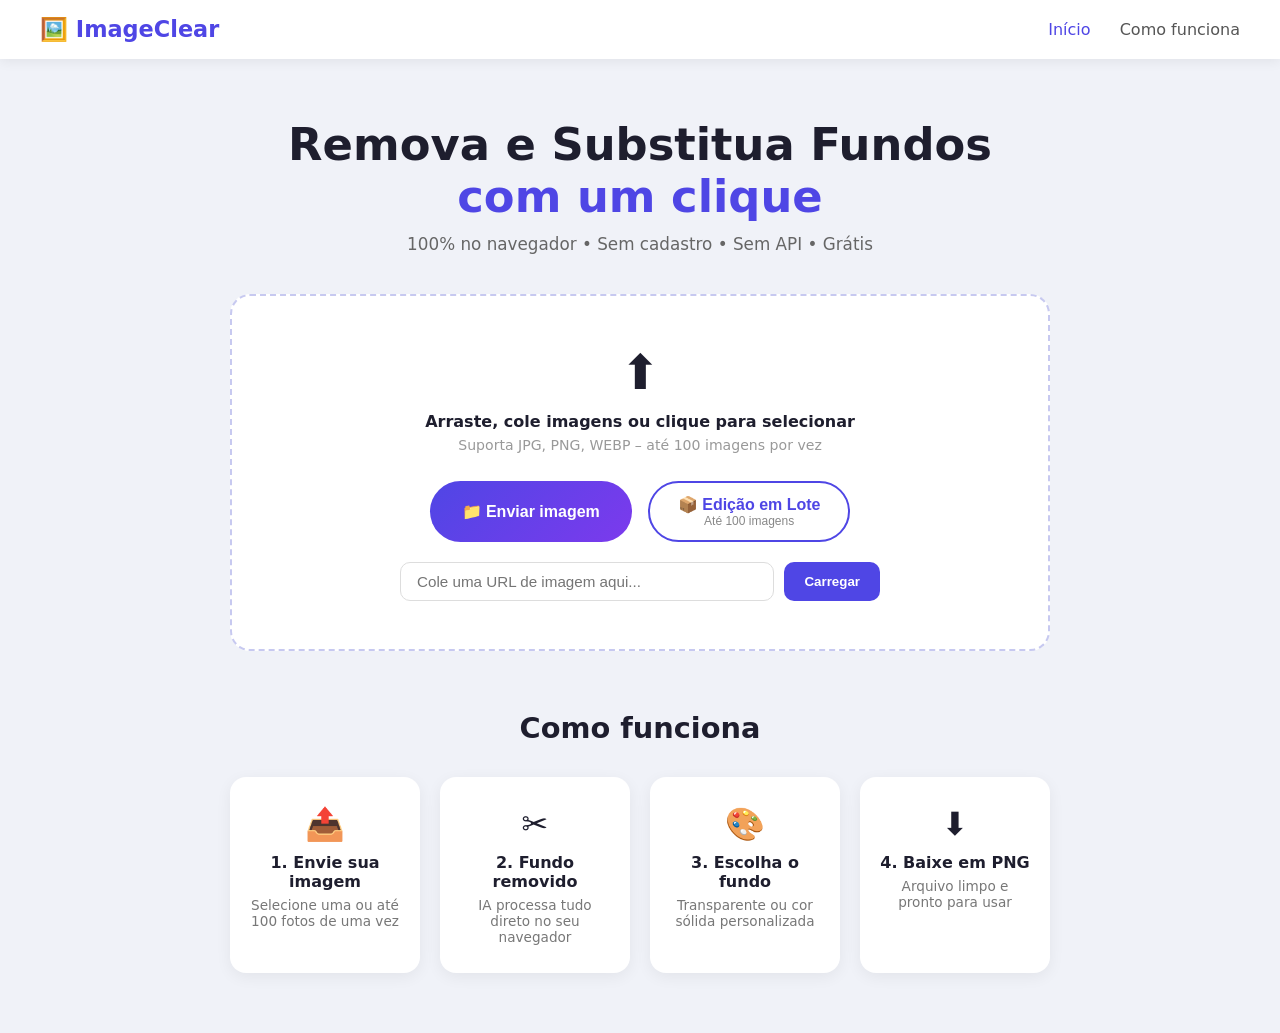
==== index.html @ 4d0af5a3 "Subindo projeto" ====
<!DOCTYPE html>
<html lang="pt-BR">
<head>
  <meta charset="UTF-8" />
  <meta name="viewport" content="width=device-width, initial-scale=1.0"/>
  <title>ImageClear – Remova e Edite Fundos</title>
  <link rel="stylesheet" href="src/css/style.css" />
</head>
<body>
  <header>
    <div class="logo">🖼️ ImageClear</div>
    <nav>
      <a href="index.html" class="active">Início</a>
      <a href="#como-funciona">Como funciona</a>
    </nav>
  </header>

  <main class="hero">
    <h1>Remova e Substitua Fundos <span>com um clique</span></h1>
    <p class="subtitle">100% no navegador • Sem cadastro • Sem API • Grátis</p>

    <div class="upload-area" id="uploadArea">
      <div class="upload-icon">⬆️</div>
      <p><strong>Arraste, cole imagens ou clique para selecionar</strong></p>
      <p class="upload-sub">Suporta JPG, PNG, WEBP – até 100 imagens por vez</p>
      <input type="file" id="fileInput" accept="image/*" multiple hidden />
      <div class="upload-buttons">
        <button class="btn-primary" onclick="document.getElementById('fileInput').click()">📁 Enviar imagem</button>
        <button class="btn-secondary" onclick="document.getElementById('fileInput').click()">📦 Edição em Lote <small>Até 100 imagens</small></button>
      </div>
      <div class="url-row">
        <input type="text" id="urlInput" placeholder="Cole uma URL de imagem aqui..." />
        <button class="btn-url" onclick="loadFromUrl()">Carregar</button>
      </div>
    </div>

    <div class="before-after-section">
      <h2 id="como-funciona">Como funciona</h2>
      <div class="steps">
        <div class="step"><div class="step-icon">📤</div><h3>1. Envie sua imagem</h3><p>Selecione uma ou até 100 fotos de uma vez</p></div>
        <div class="step"><div class="step-icon">✂️</div><h3>2. Fundo removido</h3><p>IA processa tudo direto no seu navegador</p></div>
        <div class="step"><div class="step-icon">🎨</div><h3>3. Escolha o fundo</h3><p>Transparente ou cor sólida personalizada</p></div>
        <div class="step"><div class="step-icon">⬇️</div><h3>4. Baixe em PNG</h3><p>Arquivo limpo e pronto para usar</p></div>
      </div>
    </div>
  </main>

  <script src="src/js/app.js"></script>
</body>
</html>
---- src/css/style.css ----
*, *::before, *::after { box-sizing:border-box; margin:0; padding:0; }
body { font-family:"Segoe UI",system-ui,sans-serif; background:#f0f2f8; color:#1e1e2e; min-height:100vh; }

header { display:flex; align-items:center; justify-content:space-between; padding:16px 40px; background:#fff; box-shadow:0 2px 12px rgba(0,0,0,.07); position:sticky; top:0; z-index:100; }
.logo { font-size:1.4rem; font-weight:800; color:#4f46e5; }
nav a { text-decoration:none; color:#555; margin-left:24px; font-weight:500; transition:color .2s; }
nav a:hover, nav a.active { color:#4f46e5; }

.hero { max-width:860px; margin:60px auto; padding:0 20px; text-align:center; }
.hero h1 { font-size:2.8rem; font-weight:900; line-height:1.15; }
.hero h1 span { color:#4f46e5; }
.subtitle { margin-top:12px; color:#666; font-size:1.05rem; }

.upload-area { margin:40px auto; background:#fff; border:2.5px dashed #c7c9f0; border-radius:20px; padding:48px 32px; transition:border-color .25s,box-shadow .25s; }
.upload-area:hover,.upload-area.drag-over { border-color:#4f46e5; box-shadow:0 0 0 6px rgba(79,70,229,.08); }
.upload-icon { font-size:3rem; margin-bottom:12px; }
.upload-sub { color:#999; font-size:.88rem; margin-top:6px; }
.upload-buttons { display:flex; gap:16px; justify-content:center; margin-top:28px; flex-wrap:wrap; }
.btn-primary { background:linear-gradient(135deg,#4f46e5,#7c3aed); color:#fff; border:none; padding:14px 32px; border-radius:50px; font-size:1rem; font-weight:700; cursor:pointer; transition:transform .15s,box-shadow .15s; }
.btn-primary:hover { transform:translateY(-2px); box-shadow:0 8px 20px rgba(79,70,229,.35); }
.btn-secondary { background:#fff; color:#4f46e5; border:2px solid #4f46e5; padding:12px 28px; border-radius:50px; font-size:1rem; font-weight:700; cursor:pointer; display:flex; flex-direction:column; align-items:center; }
.btn-secondary small { font-size:.75rem; color:#888; font-weight:400; }
.url-row { display:flex; gap:10px; margin-top:20px; max-width:480px; margin-left:auto; margin-right:auto; }
.url-row input { flex:1; padding:10px 16px; border:1.5px solid #ddd; border-radius:10px; font-size:.95rem; outline:none; }
.url-row input:focus { border-color:#4f46e5; }
.btn-url { background:#4f46e5; color:#fff; border:none; padding:10px 20px; border-radius:10px; font-weight:600; cursor:pointer; }

.before-after-section { margin-top:60px; }
.before-after-section h2 { font-size:1.8rem; margin-bottom:32px; }
.steps { display:grid; grid-template-columns:repeat(auto-fit,minmax(160px,1fr)); gap:20px; }
.step { background:#fff; border-radius:16px; padding:28px 20px; box-shadow:0 4px 16px rgba(0,0,0,.06); transition:transform .2s; }
.step:hover { transform:translateY(-4px); }
.step-icon { font-size:2rem; margin-bottom:10px; }
.step h3 { font-size:1rem; }
.step p { font-size:.85rem; color:#777; margin-top:6px; }

/* EDITOR */
.editor-layout { display:grid; grid-template-columns:280px 1fr 180px; min-height:calc(100vh - 65px); }
.controls-panel,.batch-panel { background:#fff; padding:20px; overflow-y:auto; border-right:1px solid #eee; max-height:calc(100vh - 65px); }
.batch-panel { border-right:none; border-left:1px solid #eee; }
.panel-section { margin-bottom:22px; padding-bottom:18px; border-bottom:1px solid #f0f0f0; }
.panel-section:last-child { border-bottom:none; }
.panel-section h3 { font-size:.8rem; color:#4f46e5; font-weight:700; margin-bottom:12px; text-transform:uppercase; letter-spacing:.5px; }

.usage-type-grid { display:grid; grid-template-columns:1fr 1fr; gap:8px; }
.usage-btn { background:#f5f5ff; border:2px solid transparent; border-radius:10px; padding:10px 8px; cursor:pointer; font-size:.82rem; font-weight:600; color:#444; display:flex; flex-direction:column; align-items:center; gap:4px; transition:all .2s; }
.usage-btn span { font-size:1.3rem; }
.usage-btn.active { border-color:#4f46e5; background:#ededff; color:#4f46e5; }
.usage-hint { font-size:.74rem; color:#888; margin-top:8px; line-height:1.4; }
.tip-text { font-size:.74rem; color:#aaa; margin-top:8px; }

.bg-options { display:grid; grid-template-columns:1fr 1fr; gap:8px; }
.bg-btn { background:#fafafa; border:2px solid #eee; border-radius:10px; padding:10px 6px; cursor:pointer; font-size:.82rem; display:flex; flex-direction:column; align-items:center; gap:6px; transition:border-color .2s; }
.bg-btn.active { border-color:#4f46e5; }
.checker-thumb,.color-thumb { width:36px; height:36px; border-radius:6px; }
.checker-thumb { background-image:linear-gradient(45deg,#ccc 25%,transparent 25%),linear-gradient(-45deg,#ccc 25%,transparent 25%),linear-gradient(45deg,transparent 75%,#ccc 75%),linear-gradient(-45deg,transparent 75%,#ccc 75%); background-size:10px 10px; background-position:0 0,0 5px,5px -5px,-5px 0; background-color:#fff; }

.slider-row { margin-bottom:13px; }
.slider-row label { font-size:.82rem; color:#555; display:flex; justify-content:space-between; margin-bottom:5px; font-weight:600; }
.slider-row input[type=range] { width:100%; accent-color:#4f46e5; cursor:pointer; }

.btn-auto { width:100%; background:linear-gradient(135deg,#4f46e5,#7c3aed); color:#fff; border:none; padding:12px; border-radius:10px; font-weight:700; cursor:pointer; font-size:.88rem; }
.btn-reset { width:100%; background:#f5f5f5; color:#555; border:none; padding:9px; border-radius:10px; font-weight:600; cursor:pointer; margin-top:8px; font-size:.82rem; }
.btn-reprocess { background:#f59e0b!important; color:#fff!important; border-color:#f59e0b!important; }
.btn-download { width:100%; background:#22c55e; color:#fff; border:none; padding:14px; border-radius:12px; font-size:1rem; font-weight:700; cursor:pointer; }
.btn-download-all { width:100%; background:#0ea5e9; color:#fff; border:none; padding:12px; border-radius:12px; font-size:.9rem; font-weight:700; cursor:pointer; margin-top:10px; }

.editor-center { display:flex; flex-direction:column; align-items:center; padding:24px; background:#e8eaf0; }
.preview-toolbar { display:flex; justify-content:space-between; align-items:center; width:100%; max-width:680px; margin-bottom:12px; font-size:.9rem; color:#555; }
.preview-nav button { background:#fff; border:1px solid #ddd; padding:6px 14px; border-radius:8px; cursor:pointer; font-size:1.1rem; margin-left:6px; }

.canvas-wrapper { position:relative; border-radius:16px; overflow:hidden; box-shadow:0 12px 40px rgba(0,0,0,.15); max-width:680px; width:100%; aspect-ratio:4/3; background:repeating-conic-gradient(#c0c0c0 0% 25%,#fff 0% 50%) 0 0/20px 20px; cursor:grab; }
.canvas-wrapper:active { cursor:grabbing; }
.ba-canvas { position:absolute; top:0; left:0; width:100%; height:100%; pointer-events:none; }
.after-canvas { clip-path:inset(0 50% 0 0); }

.ba-slider { position:absolute; top:0; left:50%; transform:translateX(-50%); width:4px; height:100%; background:#fff; cursor:ew-resize; z-index:20; }
.ba-handle { position:absolute; top:50%; left:50%; transform:translate(-50%,-50%); background:#fff; border-radius:50%; width:42px; height:42px; display:flex; align-items:center; justify-content:center; font-size:.8rem; color:#4f46e5; box-shadow:0 2px 12px rgba(0,0,0,.25); }
.ba-label { position:absolute; bottom:12px; background:rgba(0,0,0,.55); color:#fff; font-size:.8rem; padding:4px 10px; border-radius:20px; pointer-events:none; z-index:15; }
.ba-label-left { left:12px; }
.ba-label-right { right:12px; }

.profile-mask { position:absolute; inset:0; z-index:18; pointer-events:none; }
.profile-mask-circle { position:absolute; top:50%; left:50%; transform:translate(-50%,-50%); width:75%; aspect-ratio:1/1; border-radius:50%; box-shadow:0 0 0 9999px rgba(20,20,40,.65); border:3px solid rgba(255,255,255,.4); }

.canvas-actions { display:flex; gap:10px; margin-top:14px; flex-wrap:wrap; justify-content:center; }
.canvas-actions button { background:#fff; border:1.5px solid #ddd; padding:8px 18px; border-radius:20px; font-size:.83rem; cursor:pointer; font-weight:600; transition:border-color .2s,color .2s; }
.canvas-actions button:hover { border-color:#4f46e5; color:#4f46e5; }

.batch-list { display:flex; flex-direction:column; gap:10px; margin-top:8px; }
.batch-item { border:2px solid transparent; border-radius:10px; overflow:hidden; cursor:pointer; transition:border-color .2s; position:relative; }
.batch-item.active { border-color:#4f46e5; }
.batch-item img { width:100%; height:80px; object-fit:cover; display:block; }
.batch-status { position:absolute; bottom:4px; right:4px; background:rgba(0,0,0,.6); color:#fff; font-size:.7rem; padding:2px 7px; border-radius:8px; }
.batch-status.done { background:#22c55e; }
.batch-status.processing { background:#f59e0b; }

.loading-overlay { display:none; position:fixed; inset:0; background:rgba(0,0,0,.6); z-index:999; align-items:center; justify-content:center; }
.loading-overlay.active { display:flex; }
.loading-box { background:#fff; border-radius:20px; padding:40px 52px; text-align:center; min-width:300px; }
.loading-box p { margin-top:4px; font-size:.95rem; color:#333; font-weight:600; }
.loading-sub { color:#888!important; font-size:.8rem!important; font-weight:400!important; margin-top:4px!important; }
.spinner { width:52px; height:52px; border:5px solid #e0e0f0; border-top-color:#4f46e5; border-radius:50%; animation:spin .8s linear infinite; margin:0 auto 16px; }
@keyframes spin { to { transform:rotate(360deg); } }
.progress-bar { width:220px; height:8px; background:#eee; border-radius:10px; margin:14px auto 0; overflow:hidden; }
#progressFill { height:100%; background:linear-gradient(135deg,#4f46e5,#7c3aed); width:0%; transition:width .4s; border-radius:10px; }

@media (max-width:900px) { .editor-layout { grid-template-columns:1fr; } .batch-panel { display:none; } .controls-panel { max-height:none; } }
@media (max-width:600px) { .hero h1 { font-size:2rem; } header { padding:12px 20px; } }
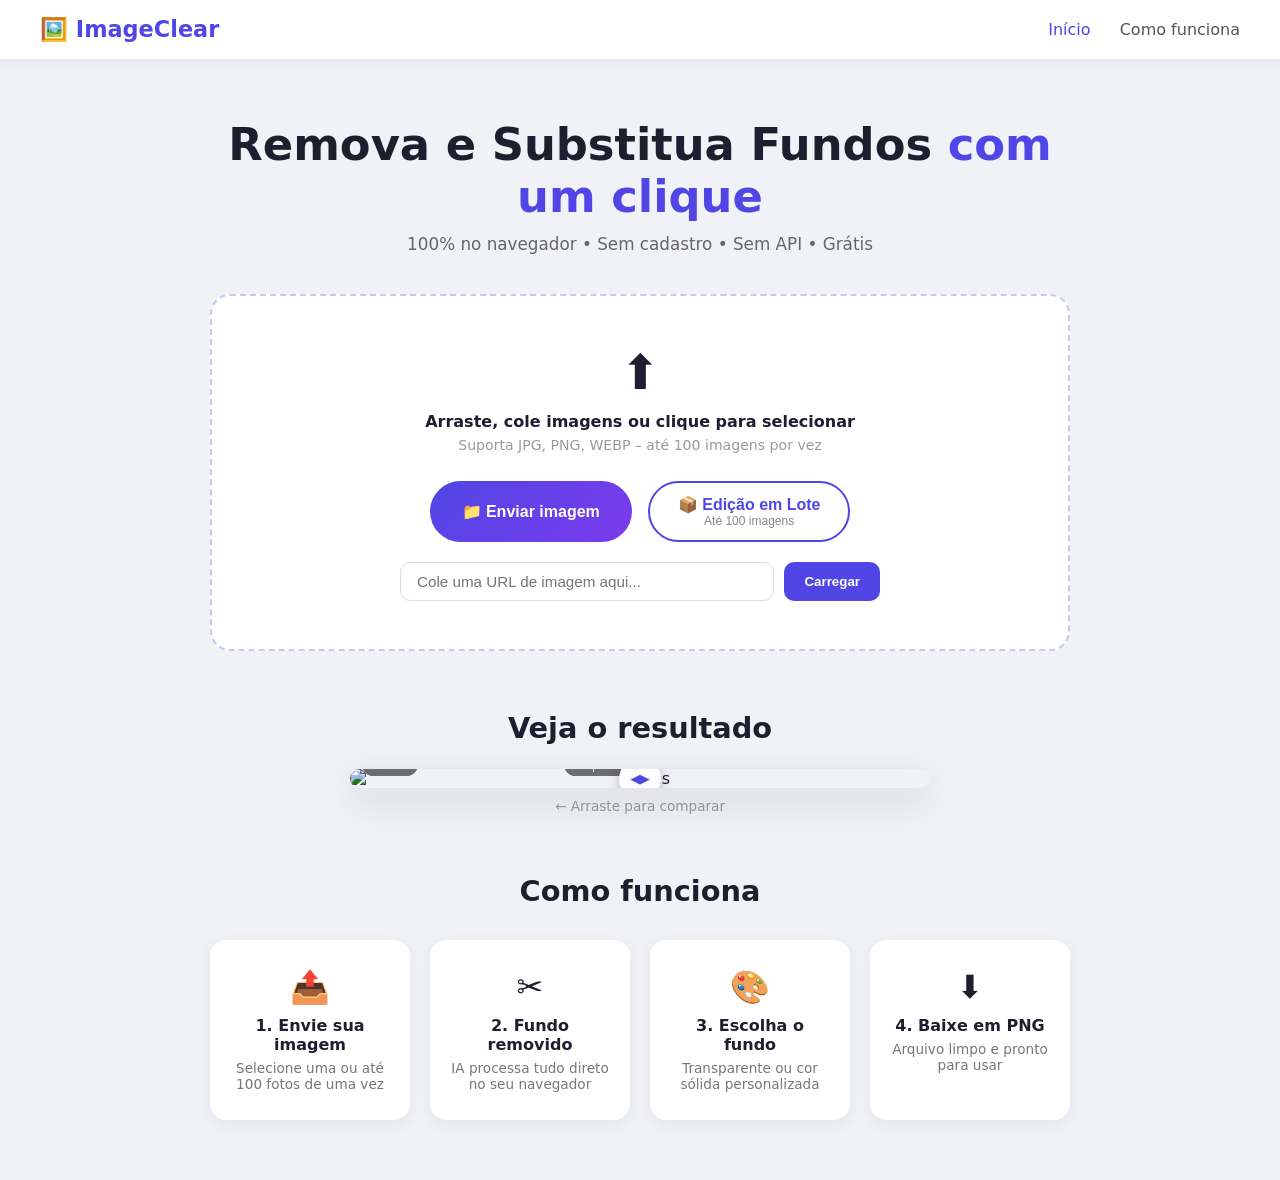
==== commit f4ef300f: "Correção da conversão" ====
--- a/index.html
+++ b/index.html
@@ -34,8 +34,29 @@
       </div>
     </div>
 
-    <div class="before-after-section">
-      <h2 id="como-funciona">Como funciona</h2>
+    <!-- DEMONSTRAÇÃO ANTES/DEPOIS (só visual, na página inicial) -->
+    <div class="demo-section" id="como-funciona">
+      <h2>Veja o resultado</h2>
+      <div class="demo-ba-wrapper">
+        <div class="demo-ba-container" id="demoContainer">
+          <div class="demo-before">
+            <img src="https://images.unsplash.com/photo-1534528741775-53994a69daeb?w=600&q=80" alt="antes" id="demoImg" />
+            <span class="ba-label ba-label-left">Antes</span>
+          </div>
+          <div class="demo-after" id="demoAfter">
+            <img src="https://images.unsplash.com/photo-1534528741775-53994a69daeb?w=600&q=80" alt="depois" style="mix-blend-mode:multiply" />
+            <span class="ba-label ba-label-right">Depois</span>
+          </div>
+          <div class="demo-slider" id="demoSlider">
+            <div class="ba-handle"><span>◀</span><span>▶</span></div>
+          </div>
+        </div>
+        <p class="demo-hint">← Arraste para comparar</p>
+      </div>
+    </div>
+
+    <div class="steps-section">
+      <h2>Como funciona</h2>
       <div class="steps">
         <div class="step"><div class="step-icon">📤</div><h3>1. Envie sua imagem</h3><p>Selecione uma ou até 100 fotos de uma vez</p></div>
         <div class="step"><div class="step-icon">✂️</div><h3>2. Fundo removido</h3><p>IA processa tudo direto no seu navegador</p></div>
--- a/src/css/style.css
+++ b/src/css/style.css
@@ -6,12 +6,14 @@
 nav a { text-decoration:none; color:#555; margin-left:24px; font-weight:500; transition:color .2s; }
 nav a:hover, nav a.active { color:#4f46e5; }
 
-.hero { max-width:860px; margin:60px auto; padding:0 20px; text-align:center; }
+/* HERO */
+.hero { max-width:900px; margin:60px auto; padding:0 20px; text-align:center; }
 .hero h1 { font-size:2.8rem; font-weight:900; line-height:1.15; }
 .hero h1 span { color:#4f46e5; }
 .subtitle { margin-top:12px; color:#666; font-size:1.05rem; }
 
-.upload-area { margin:40px auto; background:#fff; border:2.5px dashed #c7c9f0; border-radius:20px; padding:48px 32px; transition:border-color .25s,box-shadow .25s; }
+/* UPLOAD */
+.upload-area { margin:40px auto; background:#fff; border:2.5px dashed #c7c9f0; border-radius:20px; padding:48px 32px; transition:border-color .25s,box-shadow .25s; cursor:pointer; }
 .upload-area:hover,.upload-area.drag-over { border-color:#4f46e5; box-shadow:0 0 0 6px rgba(79,70,229,.08); }
 .upload-icon { font-size:3rem; margin-bottom:12px; }
 .upload-sub { color:#999; font-size:.88rem; margin-top:6px; }
@@ -25,8 +27,25 @@
 .url-row input:focus { border-color:#4f46e5; }
 .btn-url { background:#4f46e5; color:#fff; border:none; padding:10px 20px; border-radius:10px; font-weight:600; cursor:pointer; }
 
-.before-after-section { margin-top:60px; }
-.before-after-section h2 { font-size:1.8rem; margin-bottom:32px; }
+/* DEMO ANTES/DEPOIS (página inicial) */
+.demo-section { margin-top:60px; }
+.demo-section h2 { font-size:1.8rem; margin-bottom:24px; }
+.demo-ba-wrapper { max-width:580px; margin:0 auto; }
+.demo-ba-container { position:relative; border-radius:16px; overflow:hidden; box-shadow:0 12px 40px rgba(0,0,0,.15); user-select:none; }
+.demo-before { position:relative; width:100%; }
+.demo-before img { width:100%; display:block; border-radius:16px; }
+.demo-after { position:absolute; top:0; left:0; width:50%; height:100%; overflow:hidden; }
+.demo-after img { width:200%; max-width:none; display:block; }
+.demo-slider { position:absolute; top:0; left:50%; transform:translateX(-50%); width:4px; height:100%; background:#fff; cursor:ew-resize; z-index:10; }
+.ba-handle { position:absolute; top:50%; left:50%; transform:translate(-50%,-50%); background:#fff; border-radius:50%; width:42px; height:42px; display:flex; align-items:center; justify-content:center; font-size:.8rem; color:#4f46e5; box-shadow:0 2px 12px rgba(0,0,0,.25); }
+.ba-label { position:absolute; bottom:12px; background:rgba(0,0,0,.55); color:#fff; font-size:.8rem; padding:4px 10px; border-radius:20px; pointer-events:none; }
+.ba-label-left { left:12px; }
+.ba-label-right { right:12px; }
+.demo-hint { margin-top:10px; color:#999; font-size:.85rem; }
+
+/* STEPS */
+.steps-section { margin-top:60px; }
+.steps-section h2 { font-size:1.8rem; margin-bottom:32px; }
 .steps { display:grid; grid-template-columns:repeat(auto-fit,minmax(160px,1fr)); gap:20px; }
 .step { background:#fff; border-radius:16px; padding:28px 20px; box-shadow:0 4px 16px rgba(0,0,0,.06); transition:transform .2s; }
 .step:hover { transform:translateY(-4px); }
@@ -34,7 +53,7 @@
 .step h3 { font-size:1rem; }
 .step p { font-size:.85rem; color:#777; margin-top:6px; }
 
-/* EDITOR */
+/* ===== EDITOR ===== */
 .editor-layout { display:grid; grid-template-columns:280px 1fr 180px; min-height:calc(100vh - 65px); }
 .controls-panel,.batch-panel { background:#fff; padding:20px; overflow-y:auto; border-right:1px solid #eee; max-height:calc(100vh - 65px); }
 .batch-panel { border-right:none; border-left:1px solid #eee; }
@@ -61,7 +80,8 @@
 
 .btn-auto { width:100%; background:linear-gradient(135deg,#4f46e5,#7c3aed); color:#fff; border:none; padding:12px; border-radius:10px; font-weight:700; cursor:pointer; font-size:.88rem; }
 .btn-reset { width:100%; background:#f5f5f5; color:#555; border:none; padding:9px; border-radius:10px; font-weight:600; cursor:pointer; margin-top:8px; font-size:.82rem; }
-.btn-reprocess { background:#f59e0b!important; color:#fff!important; border-color:#f59e0b!important; }
+.btn-reprocess { background:#f59e0b; color:#fff; border:2px solid #f59e0b; }
+.btn-reprocess:hover { background:#e08c00; }
 .btn-download { width:100%; background:#22c55e; color:#fff; border:none; padding:14px; border-radius:12px; font-size:1rem; font-weight:700; cursor:pointer; }
 .btn-download-all { width:100%; background:#0ea5e9; color:#fff; border:none; padding:12px; border-radius:12px; font-size:.9rem; font-weight:700; cursor:pointer; margin-top:10px; }
 
@@ -69,23 +89,21 @@
 .preview-toolbar { display:flex; justify-content:space-between; align-items:center; width:100%; max-width:680px; margin-bottom:12px; font-size:.9rem; color:#555; }
 .preview-nav button { background:#fff; border:1px solid #ddd; padding:6px 14px; border-radius:8px; cursor:pointer; font-size:1.1rem; margin-left:6px; }
 
+/* CANVAS - editor simples sem slider */
 .canvas-wrapper { position:relative; border-radius:16px; overflow:hidden; box-shadow:0 12px 40px rgba(0,0,0,.15); max-width:680px; width:100%; aspect-ratio:4/3; background:repeating-conic-gradient(#c0c0c0 0% 25%,#fff 0% 50%) 0 0/20px 20px; cursor:grab; }
 .canvas-wrapper:active { cursor:grabbing; }
-.ba-canvas { position:absolute; top:0; left:0; width:100%; height:100%; pointer-events:none; }
-.after-canvas { clip-path:inset(0 50% 0 0); }
+#mainCanvas { position:absolute; top:0; left:0; width:100%; height:100%; }
 
-.ba-slider { position:absolute; top:0; left:50%; transform:translateX(-50%); width:4px; height:100%; background:#fff; cursor:ew-resize; z-index:20; }
-.ba-handle { position:absolute; top:50%; left:50%; transform:translate(-50%,-50%); background:#fff; border-radius:50%; width:42px; height:42px; display:flex; align-items:center; justify-content:center; font-size:.8rem; color:#4f46e5; box-shadow:0 2px 12px rgba(0,0,0,.25); }
-.ba-label { position:absolute; bottom:12px; background:rgba(0,0,0,.55); color:#fff; font-size:.8rem; padding:4px 10px; border-radius:20px; pointer-events:none; z-index:15; }
-.ba-label-left { left:12px; }
-.ba-label-right { right:12px; }
-
-.profile-mask { position:absolute; inset:0; z-index:18; pointer-events:none; }
+.profile-mask { position:absolute; inset:0; z-index:10; pointer-events:none; }
 .profile-mask-circle { position:absolute; top:50%; left:50%; transform:translate(-50%,-50%); width:75%; aspect-ratio:1/1; border-radius:50%; box-shadow:0 0 0 9999px rgba(20,20,40,.65); border:3px solid rgba(255,255,255,.4); }
 
 .canvas-actions { display:flex; gap:10px; margin-top:14px; flex-wrap:wrap; justify-content:center; }
 .canvas-actions button { background:#fff; border:1.5px solid #ddd; padding:8px 18px; border-radius:20px; font-size:.83rem; cursor:pointer; font-weight:600; transition:border-color .2s,color .2s; }
 .canvas-actions button:hover { border-color:#4f46e5; color:#4f46e5; }
+
+.ai-status { margin-top:12px; padding:10px 20px; border-radius:12px; font-size:.85rem; font-weight:600; background:#fff3cd; color:#856404; border:1px solid #ffc107; max-width:680px; width:100%; text-align:center; }
+.ai-status.success { background:#d1fae5; color:#065f46; border-color:#22c55e; }
+.ai-status.error   { background:#fee2e2; color:#991b1b; border-color:#f87171; }
 
 .batch-list { display:flex; flex-direction:column; gap:10px; margin-top:8px; }
 .batch-item { border:2px solid transparent; border-radius:10px; overflow:hidden; cursor:pointer; transition:border-color .2s; position:relative; }
@@ -98,8 +116,8 @@
 .loading-overlay { display:none; position:fixed; inset:0; background:rgba(0,0,0,.6); z-index:999; align-items:center; justify-content:center; }
 .loading-overlay.active { display:flex; }
 .loading-box { background:#fff; border-radius:20px; padding:40px 52px; text-align:center; min-width:300px; }
-.loading-box p { margin-top:4px; font-size:.95rem; color:#333; font-weight:600; }
-.loading-sub { color:#888!important; font-size:.8rem!important; font-weight:400!important; margin-top:4px!important; }
+.loading-box p { margin-top:6px; font-size:.95rem; color:#333; font-weight:600; }
+.loading-sub { color:#888 !important; font-size:.82rem !important; font-weight:400 !important; }
 .spinner { width:52px; height:52px; border:5px solid #e0e0f0; border-top-color:#4f46e5; border-radius:50%; animation:spin .8s linear infinite; margin:0 auto 16px; }
 @keyframes spin { to { transform:rotate(360deg); } }
 .progress-bar { width:220px; height:8px; background:#eee; border-radius:10px; margin:14px auto 0; overflow:hidden; }
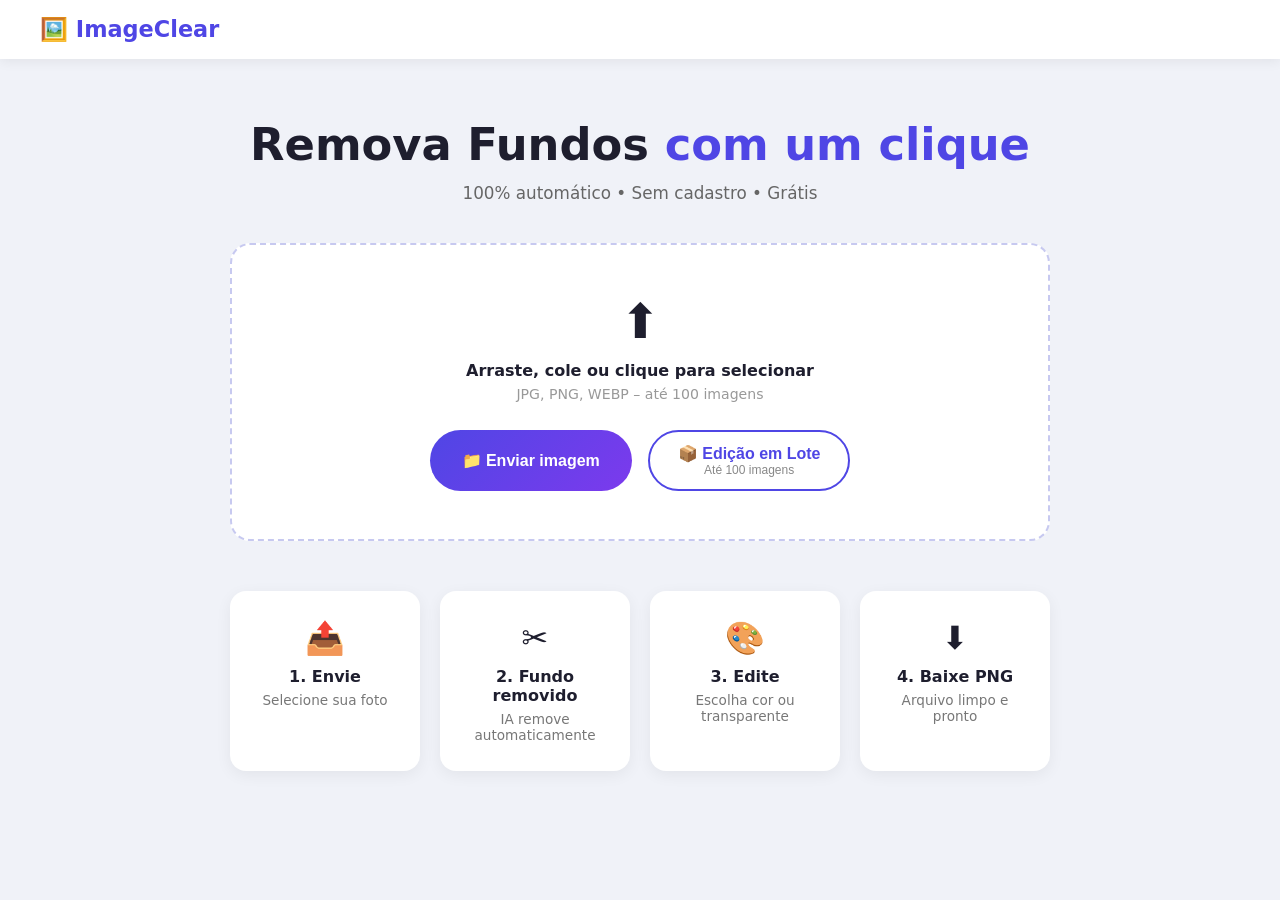
==== commit 6b8b6552: "Subistituindo projeto" ====
--- a/index.html
+++ b/index.html
@@ -1,67 +1,37 @@
 <!DOCTYPE html>
 <html lang="pt-BR">
 <head>
-  <meta charset="UTF-8" />
+  <meta charset="UTF-8"/>
   <meta name="viewport" content="width=device-width, initial-scale=1.0"/>
-  <title>ImageClear – Remova e Edite Fundos</title>
-  <link rel="stylesheet" href="src/css/style.css" />
+  <title>ImageClear – Remova Fundos</title>
+  <link rel="stylesheet" href="src/css/style.css"/>
 </head>
 <body>
   <header>
     <div class="logo">🖼️ ImageClear</div>
-    <nav>
-      <a href="index.html" class="active">Início</a>
-      <a href="#como-funciona">Como funciona</a>
-    </nav>
   </header>
 
   <main class="hero">
-    <h1>Remova e Substitua Fundos <span>com um clique</span></h1>
-    <p class="subtitle">100% no navegador • Sem cadastro • Sem API • Grátis</p>
+    <h1>Remova Fundos <span>com um clique</span></h1>
+    <p class="subtitle">100% automático • Sem cadastro • Grátis</p>
 
     <div class="upload-area" id="uploadArea">
       <div class="upload-icon">⬆️</div>
-      <p><strong>Arraste, cole imagens ou clique para selecionar</strong></p>
-      <p class="upload-sub">Suporta JPG, PNG, WEBP – até 100 imagens por vez</p>
-      <input type="file" id="fileInput" accept="image/*" multiple hidden />
+      <p><strong>Arraste, cole ou clique para selecionar</strong></p>
+      <p class="upload-sub">JPG, PNG, WEBP – até 100 imagens</p>
+      <input type="file" id="fileInput" accept="image/*" multiple hidden/>
       <div class="upload-buttons">
         <button class="btn-primary" onclick="document.getElementById('fileInput').click()">📁 Enviar imagem</button>
-        <button class="btn-secondary" onclick="document.getElementById('fileInput').click()">📦 Edição em Lote <small>Até 100 imagens</small></button>
-      </div>
-      <div class="url-row">
-        <input type="text" id="urlInput" placeholder="Cole uma URL de imagem aqui..." />
-        <button class="btn-url" onclick="loadFromUrl()">Carregar</button>
-      </div>
-    </div>
-
-    <!-- DEMONSTRAÇÃO ANTES/DEPOIS (só visual, na página inicial) -->
-    <div class="demo-section" id="como-funciona">
-      <h2>Veja o resultado</h2>
-      <div class="demo-ba-wrapper">
-        <div class="demo-ba-container" id="demoContainer">
-          <div class="demo-before">
-            <img src="https://images.unsplash.com/photo-1534528741775-53994a69daeb?w=600&q=80" alt="antes" id="demoImg" />
-            <span class="ba-label ba-label-left">Antes</span>
-          </div>
-          <div class="demo-after" id="demoAfter">
-            <img src="https://images.unsplash.com/photo-1534528741775-53994a69daeb?w=600&q=80" alt="depois" style="mix-blend-mode:multiply" />
-            <span class="ba-label ba-label-right">Depois</span>
-          </div>
-          <div class="demo-slider" id="demoSlider">
-            <div class="ba-handle"><span>◀</span><span>▶</span></div>
-          </div>
-        </div>
-        <p class="demo-hint">← Arraste para comparar</p>
+        <button class="btn-secondary" onclick="document.getElementById('fileInput').click()">📦 Edição em Lote<small>Até 100 imagens</small></button>
       </div>
     </div>
 
     <div class="steps-section">
-      <h2>Como funciona</h2>
       <div class="steps">
-        <div class="step"><div class="step-icon">📤</div><h3>1. Envie sua imagem</h3><p>Selecione uma ou até 100 fotos de uma vez</p></div>
-        <div class="step"><div class="step-icon">✂️</div><h3>2. Fundo removido</h3><p>IA processa tudo direto no seu navegador</p></div>
-        <div class="step"><div class="step-icon">🎨</div><h3>3. Escolha o fundo</h3><p>Transparente ou cor sólida personalizada</p></div>
-        <div class="step"><div class="step-icon">⬇️</div><h3>4. Baixe em PNG</h3><p>Arquivo limpo e pronto para usar</p></div>
+        <div class="step"><div class="step-icon">📤</div><h3>1. Envie</h3><p>Selecione sua foto</p></div>
+        <div class="step"><div class="step-icon">✂️</div><h3>2. Fundo removido</h3><p>IA remove automaticamente</p></div>
+        <div class="step"><div class="step-icon">🎨</div><h3>3. Edite</h3><p>Escolha cor ou transparente</p></div>
+        <div class="step"><div class="step-icon">⬇️</div><h3>4. Baixe PNG</h3><p>Arquivo limpo e pronto</p></div>
       </div>
     </div>
   </main>
--- a/src/css/style.css
+++ b/src/css/style.css
@@ -1,127 +1,93 @@
-*, *::before, *::after { box-sizing:border-box; margin:0; padding:0; }
-body { font-family:"Segoe UI",system-ui,sans-serif; background:#f0f2f8; color:#1e1e2e; min-height:100vh; }
-
-header { display:flex; align-items:center; justify-content:space-between; padding:16px 40px; background:#fff; box-shadow:0 2px 12px rgba(0,0,0,.07); position:sticky; top:0; z-index:100; }
-.logo { font-size:1.4rem; font-weight:800; color:#4f46e5; }
-nav a { text-decoration:none; color:#555; margin-left:24px; font-weight:500; transition:color .2s; }
-nav a:hover, nav a.active { color:#4f46e5; }
+*,*::before,*::after{box-sizing:border-box;margin:0;padding:0}
+body{font-family:"Segoe UI",system-ui,sans-serif;background:#f0f2f8;color:#1e1e2e;min-height:100vh}
+header{display:flex;align-items:center;justify-content:space-between;padding:16px 40px;background:#fff;box-shadow:0 2px 12px rgba(0,0,0,.07);position:sticky;top:0;z-index:100}
+.logo{font-size:1.4rem;font-weight:800;color:#4f46e5}
+nav a{text-decoration:none;color:#555;margin-left:24px;font-weight:500}
+nav a:hover{color:#4f46e5}
 
 /* HERO */
-.hero { max-width:900px; margin:60px auto; padding:0 20px; text-align:center; }
-.hero h1 { font-size:2.8rem; font-weight:900; line-height:1.15; }
-.hero h1 span { color:#4f46e5; }
-.subtitle { margin-top:12px; color:#666; font-size:1.05rem; }
+.hero{max-width:860px;margin:60px auto;padding:0 20px;text-align:center}
+.hero h1{font-size:2.8rem;font-weight:900;line-height:1.15}
+.hero h1 span{color:#4f46e5}
+.subtitle{margin-top:12px;color:#666;font-size:1.05rem}
+.upload-area{margin:40px auto;background:#fff;border:2.5px dashed #c7c9f0;border-radius:20px;padding:48px 32px;cursor:pointer;transition:border-color .25s,box-shadow .25s}
+.upload-area:hover,.upload-area.drag-over{border-color:#4f46e5;box-shadow:0 0 0 6px rgba(79,70,229,.08)}
+.upload-icon{font-size:3rem;margin-bottom:12px}
+.upload-sub{color:#999;font-size:.88rem;margin-top:6px}
+.upload-buttons{display:flex;gap:16px;justify-content:center;margin-top:28px;flex-wrap:wrap}
+.btn-primary{background:linear-gradient(135deg,#4f46e5,#7c3aed);color:#fff;border:none;padding:14px 32px;border-radius:50px;font-size:1rem;font-weight:700;cursor:pointer;transition:transform .15s,box-shadow .15s}
+.btn-primary:hover{transform:translateY(-2px);box-shadow:0 8px 20px rgba(79,70,229,.35)}
+.btn-secondary{background:#fff;color:#4f46e5;border:2px solid #4f46e5;padding:12px 28px;border-radius:50px;font-size:1rem;font-weight:700;cursor:pointer;display:flex;flex-direction:column;align-items:center}
+.btn-secondary small{font-size:.75rem;color:#888;font-weight:400}
+.steps-section{margin-top:50px}
+.steps{display:grid;grid-template-columns:repeat(auto-fit,minmax(160px,1fr));gap:20px}
+.step{background:#fff;border-radius:16px;padding:28px 20px;box-shadow:0 4px 16px rgba(0,0,0,.06);transition:transform .2s}
+.step:hover{transform:translateY(-4px)}
+.step-icon{font-size:2rem;margin-bottom:10px}
+.step h3{font-size:1rem}
+.step p{font-size:.85rem;color:#777;margin-top:6px}
 
-/* UPLOAD */
-.upload-area { margin:40px auto; background:#fff; border:2.5px dashed #c7c9f0; border-radius:20px; padding:48px 32px; transition:border-color .25s,box-shadow .25s; cursor:pointer; }
-.upload-area:hover,.upload-area.drag-over { border-color:#4f46e5; box-shadow:0 0 0 6px rgba(79,70,229,.08); }
-.upload-icon { font-size:3rem; margin-bottom:12px; }
-.upload-sub { color:#999; font-size:.88rem; margin-top:6px; }
-.upload-buttons { display:flex; gap:16px; justify-content:center; margin-top:28px; flex-wrap:wrap; }
-.btn-primary { background:linear-gradient(135deg,#4f46e5,#7c3aed); color:#fff; border:none; padding:14px 32px; border-radius:50px; font-size:1rem; font-weight:700; cursor:pointer; transition:transform .15s,box-shadow .15s; }
-.btn-primary:hover { transform:translateY(-2px); box-shadow:0 8px 20px rgba(79,70,229,.35); }
-.btn-secondary { background:#fff; color:#4f46e5; border:2px solid #4f46e5; padding:12px 28px; border-radius:50px; font-size:1rem; font-weight:700; cursor:pointer; display:flex; flex-direction:column; align-items:center; }
-.btn-secondary small { font-size:.75rem; color:#888; font-weight:400; }
-.url-row { display:flex; gap:10px; margin-top:20px; max-width:480px; margin-left:auto; margin-right:auto; }
-.url-row input { flex:1; padding:10px 16px; border:1.5px solid #ddd; border-radius:10px; font-size:.95rem; outline:none; }
-.url-row input:focus { border-color:#4f46e5; }
-.btn-url { background:#4f46e5; color:#fff; border:none; padding:10px 20px; border-radius:10px; font-weight:600; cursor:pointer; }
-
-/* DEMO ANTES/DEPOIS (página inicial) */
-.demo-section { margin-top:60px; }
-.demo-section h2 { font-size:1.8rem; margin-bottom:24px; }
-.demo-ba-wrapper { max-width:580px; margin:0 auto; }
-.demo-ba-container { position:relative; border-radius:16px; overflow:hidden; box-shadow:0 12px 40px rgba(0,0,0,.15); user-select:none; }
-.demo-before { position:relative; width:100%; }
-.demo-before img { width:100%; display:block; border-radius:16px; }
-.demo-after { position:absolute; top:0; left:0; width:50%; height:100%; overflow:hidden; }
-.demo-after img { width:200%; max-width:none; display:block; }
-.demo-slider { position:absolute; top:0; left:50%; transform:translateX(-50%); width:4px; height:100%; background:#fff; cursor:ew-resize; z-index:10; }
-.ba-handle { position:absolute; top:50%; left:50%; transform:translate(-50%,-50%); background:#fff; border-radius:50%; width:42px; height:42px; display:flex; align-items:center; justify-content:center; font-size:.8rem; color:#4f46e5; box-shadow:0 2px 12px rgba(0,0,0,.25); }
-.ba-label { position:absolute; bottom:12px; background:rgba(0,0,0,.55); color:#fff; font-size:.8rem; padding:4px 10px; border-radius:20px; pointer-events:none; }
-.ba-label-left { left:12px; }
-.ba-label-right { right:12px; }
-.demo-hint { margin-top:10px; color:#999; font-size:.85rem; }
-
-/* STEPS */
-.steps-section { margin-top:60px; }
-.steps-section h2 { font-size:1.8rem; margin-bottom:32px; }
-.steps { display:grid; grid-template-columns:repeat(auto-fit,minmax(160px,1fr)); gap:20px; }
-.step { background:#fff; border-radius:16px; padding:28px 20px; box-shadow:0 4px 16px rgba(0,0,0,.06); transition:transform .2s; }
-.step:hover { transform:translateY(-4px); }
-.step-icon { font-size:2rem; margin-bottom:10px; }
-.step h3 { font-size:1rem; }
-.step p { font-size:.85rem; color:#777; margin-top:6px; }
-
-/* ===== EDITOR ===== */
-.editor-layout { display:grid; grid-template-columns:280px 1fr 180px; min-height:calc(100vh - 65px); }
-.controls-panel,.batch-panel { background:#fff; padding:20px; overflow-y:auto; border-right:1px solid #eee; max-height:calc(100vh - 65px); }
-.batch-panel { border-right:none; border-left:1px solid #eee; }
-.panel-section { margin-bottom:22px; padding-bottom:18px; border-bottom:1px solid #f0f0f0; }
-.panel-section:last-child { border-bottom:none; }
-.panel-section h3 { font-size:.8rem; color:#4f46e5; font-weight:700; margin-bottom:12px; text-transform:uppercase; letter-spacing:.5px; }
-
-.usage-type-grid { display:grid; grid-template-columns:1fr 1fr; gap:8px; }
-.usage-btn { background:#f5f5ff; border:2px solid transparent; border-radius:10px; padding:10px 8px; cursor:pointer; font-size:.82rem; font-weight:600; color:#444; display:flex; flex-direction:column; align-items:center; gap:4px; transition:all .2s; }
-.usage-btn span { font-size:1.3rem; }
-.usage-btn.active { border-color:#4f46e5; background:#ededff; color:#4f46e5; }
-.usage-hint { font-size:.74rem; color:#888; margin-top:8px; line-height:1.4; }
-.tip-text { font-size:.74rem; color:#aaa; margin-top:8px; }
-
-.bg-options { display:grid; grid-template-columns:1fr 1fr; gap:8px; }
-.bg-btn { background:#fafafa; border:2px solid #eee; border-radius:10px; padding:10px 6px; cursor:pointer; font-size:.82rem; display:flex; flex-direction:column; align-items:center; gap:6px; transition:border-color .2s; }
-.bg-btn.active { border-color:#4f46e5; }
-.checker-thumb,.color-thumb { width:36px; height:36px; border-radius:6px; }
-.checker-thumb { background-image:linear-gradient(45deg,#ccc 25%,transparent 25%),linear-gradient(-45deg,#ccc 25%,transparent 25%),linear-gradient(45deg,transparent 75%,#ccc 75%),linear-gradient(-45deg,transparent 75%,#ccc 75%); background-size:10px 10px; background-position:0 0,0 5px,5px -5px,-5px 0; background-color:#fff; }
-
-.slider-row { margin-bottom:13px; }
-.slider-row label { font-size:.82rem; color:#555; display:flex; justify-content:space-between; margin-bottom:5px; font-weight:600; }
-.slider-row input[type=range] { width:100%; accent-color:#4f46e5; cursor:pointer; }
-
-.btn-auto { width:100%; background:linear-gradient(135deg,#4f46e5,#7c3aed); color:#fff; border:none; padding:12px; border-radius:10px; font-weight:700; cursor:pointer; font-size:.88rem; }
-.btn-reset { width:100%; background:#f5f5f5; color:#555; border:none; padding:9px; border-radius:10px; font-weight:600; cursor:pointer; margin-top:8px; font-size:.82rem; }
-.btn-reprocess { background:#f59e0b; color:#fff; border:2px solid #f59e0b; }
-.btn-reprocess:hover { background:#e08c00; }
-.btn-download { width:100%; background:#22c55e; color:#fff; border:none; padding:14px; border-radius:12px; font-size:1rem; font-weight:700; cursor:pointer; }
-.btn-download-all { width:100%; background:#0ea5e9; color:#fff; border:none; padding:12px; border-radius:12px; font-size:.9rem; font-weight:700; cursor:pointer; margin-top:10px; }
-
-.editor-center { display:flex; flex-direction:column; align-items:center; padding:24px; background:#e8eaf0; }
-.preview-toolbar { display:flex; justify-content:space-between; align-items:center; width:100%; max-width:680px; margin-bottom:12px; font-size:.9rem; color:#555; }
-.preview-nav button { background:#fff; border:1px solid #ddd; padding:6px 14px; border-radius:8px; cursor:pointer; font-size:1.1rem; margin-left:6px; }
-
-/* CANVAS - editor simples sem slider */
-.canvas-wrapper { position:relative; border-radius:16px; overflow:hidden; box-shadow:0 12px 40px rgba(0,0,0,.15); max-width:680px; width:100%; aspect-ratio:4/3; background:repeating-conic-gradient(#c0c0c0 0% 25%,#fff 0% 50%) 0 0/20px 20px; cursor:grab; }
-.canvas-wrapper:active { cursor:grabbing; }
-#mainCanvas { position:absolute; top:0; left:0; width:100%; height:100%; }
-
-.profile-mask { position:absolute; inset:0; z-index:10; pointer-events:none; }
-.profile-mask-circle { position:absolute; top:50%; left:50%; transform:translate(-50%,-50%); width:75%; aspect-ratio:1/1; border-radius:50%; box-shadow:0 0 0 9999px rgba(20,20,40,.65); border:3px solid rgba(255,255,255,.4); }
-
-.canvas-actions { display:flex; gap:10px; margin-top:14px; flex-wrap:wrap; justify-content:center; }
-.canvas-actions button { background:#fff; border:1.5px solid #ddd; padding:8px 18px; border-radius:20px; font-size:.83rem; cursor:pointer; font-weight:600; transition:border-color .2s,color .2s; }
-.canvas-actions button:hover { border-color:#4f46e5; color:#4f46e5; }
-
-.ai-status { margin-top:12px; padding:10px 20px; border-radius:12px; font-size:.85rem; font-weight:600; background:#fff3cd; color:#856404; border:1px solid #ffc107; max-width:680px; width:100%; text-align:center; }
-.ai-status.success { background:#d1fae5; color:#065f46; border-color:#22c55e; }
-.ai-status.error   { background:#fee2e2; color:#991b1b; border-color:#f87171; }
-
-.batch-list { display:flex; flex-direction:column; gap:10px; margin-top:8px; }
-.batch-item { border:2px solid transparent; border-radius:10px; overflow:hidden; cursor:pointer; transition:border-color .2s; position:relative; }
-.batch-item.active { border-color:#4f46e5; }
-.batch-item img { width:100%; height:80px; object-fit:cover; display:block; }
-.batch-status { position:absolute; bottom:4px; right:4px; background:rgba(0,0,0,.6); color:#fff; font-size:.7rem; padding:2px 7px; border-radius:8px; }
-.batch-status.done { background:#22c55e; }
-.batch-status.processing { background:#f59e0b; }
-
-.loading-overlay { display:none; position:fixed; inset:0; background:rgba(0,0,0,.6); z-index:999; align-items:center; justify-content:center; }
-.loading-overlay.active { display:flex; }
-.loading-box { background:#fff; border-radius:20px; padding:40px 52px; text-align:center; min-width:300px; }
-.loading-box p { margin-top:6px; font-size:.95rem; color:#333; font-weight:600; }
-.loading-sub { color:#888 !important; font-size:.82rem !important; font-weight:400 !important; }
-.spinner { width:52px; height:52px; border:5px solid #e0e0f0; border-top-color:#4f46e5; border-radius:50%; animation:spin .8s linear infinite; margin:0 auto 16px; }
-@keyframes spin { to { transform:rotate(360deg); } }
-.progress-bar { width:220px; height:8px; background:#eee; border-radius:10px; margin:14px auto 0; overflow:hidden; }
-#progressFill { height:100%; background:linear-gradient(135deg,#4f46e5,#7c3aed); width:0%; transition:width .4s; border-radius:10px; }
-
-@media (max-width:900px) { .editor-layout { grid-template-columns:1fr; } .batch-panel { display:none; } .controls-panel { max-height:none; } }
-@media (max-width:600px) { .hero h1 { font-size:2rem; } header { padding:12px 20px; } }
+/* EDITOR */
+.editor-layout{display:grid;grid-template-columns:290px 1fr 190px;min-height:calc(100vh - 65px)}
+.controls-panel,.batch-panel{background:#fff;padding:20px;overflow-y:auto;border-right:1px solid #eee;max-height:calc(100vh - 65px)}
+.batch-panel{border-right:none;border-left:1px solid #eee}
+.panel-section{margin-bottom:20px;padding-bottom:16px;border-bottom:1px solid #f0f0f0}
+.panel-section:last-child{border-bottom:none}
+.panel-section h3{font-size:.78rem;color:#4f46e5;font-weight:700;margin-bottom:10px;text-transform:uppercase;letter-spacing:.5px}
+.api-input{width:100%;padding:10px 12px;border:1.5px solid #ddd;border-radius:10px;font-size:.85rem;outline:none;font-family:monospace}
+.api-input:focus{border-color:#4f46e5}
+.save-key-row{display:flex;align-items:center;gap:6px;font-size:.78rem;color:#666;margin-top:8px;cursor:pointer}
+.tip-text{font-size:.74rem;color:#aaa;margin-top:6px;line-height:1.5}
+.tip-text a{color:#4f46e5}
+.usage-type-grid{display:grid;grid-template-columns:1fr 1fr;gap:8px}
+.usage-btn{background:#f5f5ff;border:2px solid transparent;border-radius:10px;padding:10px 8px;cursor:pointer;font-size:.82rem;font-weight:600;color:#444;display:flex;flex-direction:column;align-items:center;gap:4px;transition:all .2s}
+.usage-btn span{font-size:1.3rem}
+.usage-btn.active{border-color:#4f46e5;background:#ededff;color:#4f46e5}
+.usage-hint{font-size:.74rem;color:#888;margin-top:8px;line-height:1.4}
+.bg-options{display:grid;grid-template-columns:1fr 1fr;gap:8px}
+.bg-btn{background:#fafafa;border:2px solid #eee;border-radius:10px;padding:10px 6px;cursor:pointer;font-size:.82rem;display:flex;flex-direction:column;align-items:center;gap:6px;transition:border-color .2s}
+.bg-btn.active{border-color:#4f46e5}
+.checker-thumb,.color-thumb{width:36px;height:36px;border-radius:6px}
+.checker-thumb{background-image:linear-gradient(45deg,#ccc 25%,transparent 25%),linear-gradient(-45deg,#ccc 25%,transparent 25%),linear-gradient(45deg,transparent 75%,#ccc 75%),linear-gradient(-45deg,transparent 75%,#ccc 75%);background-size:10px 10px;background-position:0 0,0 5px,5px -5px,-5px 0;background-color:#fff}
+.slider-row{margin-bottom:13px}
+.slider-row label{font-size:.82rem;color:#555;display:flex;justify-content:space-between;margin-bottom:5px;font-weight:600}
+.slider-row input[type=range]{width:100%;accent-color:#4f46e5;cursor:pointer}
+.btn-auto{width:100%;background:linear-gradient(135deg,#4f46e5,#7c3aed);color:#fff;border:none;padding:12px;border-radius:10px;font-weight:700;cursor:pointer;font-size:.88rem}
+.btn-reset{width:100%;background:#f5f5f5;color:#555;border:none;padding:9px;border-radius:10px;font-weight:600;cursor:pointer;margin-top:8px;font-size:.82rem}
+.btn-download{width:100%;background:#22c55e;color:#fff;border:none;padding:14px;border-radius:12px;font-size:1rem;font-weight:700;cursor:pointer}
+.btn-download-all{width:100%;background:#0ea5e9;color:#fff;border:none;padding:12px;border-radius:12px;font-size:.9rem;font-weight:700;cursor:pointer;margin-top:10px}
+.editor-center{display:flex;flex-direction:column;align-items:center;padding:24px;background:#e8eaf0}
+.preview-toolbar{display:flex;justify-content:space-between;align-items:center;width:100%;max-width:720px;margin-bottom:12px;font-size:.9rem;color:#555}
+.preview-nav button{background:#fff;border:1px solid #ddd;padding:6px 14px;border-radius:8px;cursor:pointer;font-size:1.1rem;margin-left:6px}
+.canvas-wrapper{position:relative;border-radius:16px;overflow:hidden;box-shadow:0 12px 40px rgba(0,0,0,.15);max-width:720px;width:100%;aspect-ratio:4/3;background:repeating-conic-gradient(#c0c0c0 0% 25%,#fff 0% 50%) 0 0/20px 20px;cursor:grab}
+.canvas-wrapper:active{cursor:grabbing}
+#mainCanvas{position:absolute;top:0;left:0;width:100%;height:100%}
+.profile-mask{position:absolute;inset:0;z-index:10;pointer-events:none}
+.profile-mask-circle{position:absolute;top:50%;left:50%;transform:translate(-50%,-50%);width:75%;aspect-ratio:1/1;border-radius:50%;box-shadow:0 0 0 9999px rgba(20,20,40,.65);border:3px solid rgba(255,255,255,.4)}
+.canvas-actions{display:flex;gap:10px;margin-top:14px;flex-wrap:wrap;justify-content:center}
+.canvas-actions button{background:#fff;border:1.5px solid #ddd;padding:8px 20px;border-radius:20px;font-size:.85rem;cursor:pointer;font-weight:600;transition:border-color .2s,color .2s}
+.canvas-actions button:hover{border-color:#4f46e5;color:#4f46e5}
+.btn-remove-bg{background:linear-gradient(135deg,#4f46e5,#7c3aed)!important;color:#fff!important;border-color:#4f46e5!important;font-size:.95rem!important;padding:12px 28px!important}
+.status-bar{margin-top:12px;padding:10px 20px;border-radius:12px;font-size:.85rem;font-weight:600;max-width:720px;width:100%;text-align:center}
+.status-bar.info{background:#eff6ff;color:#1d4ed8;border:1px solid #93c5fd}
+.status-bar.success{background:#d1fae5;color:#065f46;border:1px solid #22c55e}
+.status-bar.error{background:#fee2e2;color:#991b1b;border:1px solid #f87171}
+.status-bar.warning{background:#fff3cd;color:#856404;border:1px solid #ffc107}
+.batch-list{display:flex;flex-direction:column;gap:10px;margin-top:8px}
+.batch-item{border:2px solid transparent;border-radius:10px;overflow:hidden;cursor:pointer;transition:border-color .2s;position:relative}
+.batch-item.active{border-color:#4f46e5}
+.batch-item img{width:100%;height:80px;object-fit:cover;display:block}
+.batch-status{position:absolute;bottom:4px;right:4px;background:rgba(0,0,0,.6);color:#fff;font-size:.7rem;padding:2px 7px;border-radius:8px}
+.batch-status.done{background:#22c55e}
+.batch-status.processing{background:#f59e0b}
+.loading-overlay{display:none;position:fixed;inset:0;background:rgba(0,0,0,.6);z-index:999;align-items:center;justify-content:center}
+.loading-overlay.active{display:flex}
+.loading-box{background:#fff;border-radius:20px;padding:40px 52px;text-align:center;min-width:300px}
+.loading-box p{margin-top:6px;font-size:.95rem;color:#333;font-weight:600}
+.loading-sub{color:#888!important;font-size:.82rem!important;font-weight:400!important}
+.spinner{width:52px;height:52px;border:5px solid #e0e0f0;border-top-color:#4f46e5;border-radius:50%;animation:spin .8s linear infinite;margin:0 auto 16px}
+@keyframes spin{to{transform:rotate(360deg)}}
+.progress-bar{width:220px;height:8px;background:#eee;border-radius:10px;margin:14px auto 0;overflow:hidden}
+#progressFill{height:100%;background:linear-gradient(135deg,#4f46e5,#7c3aed);border-radius:10px;transition:width .4s}
+@media(max-width:900px){.editor-layout{grid-template-columns:1fr}.batch-panel{display:none}.controls-panel{max-height:none}}
+@media(max-width:600px){.hero h1{font-size:2rem}header{padding:12px 20px}}
